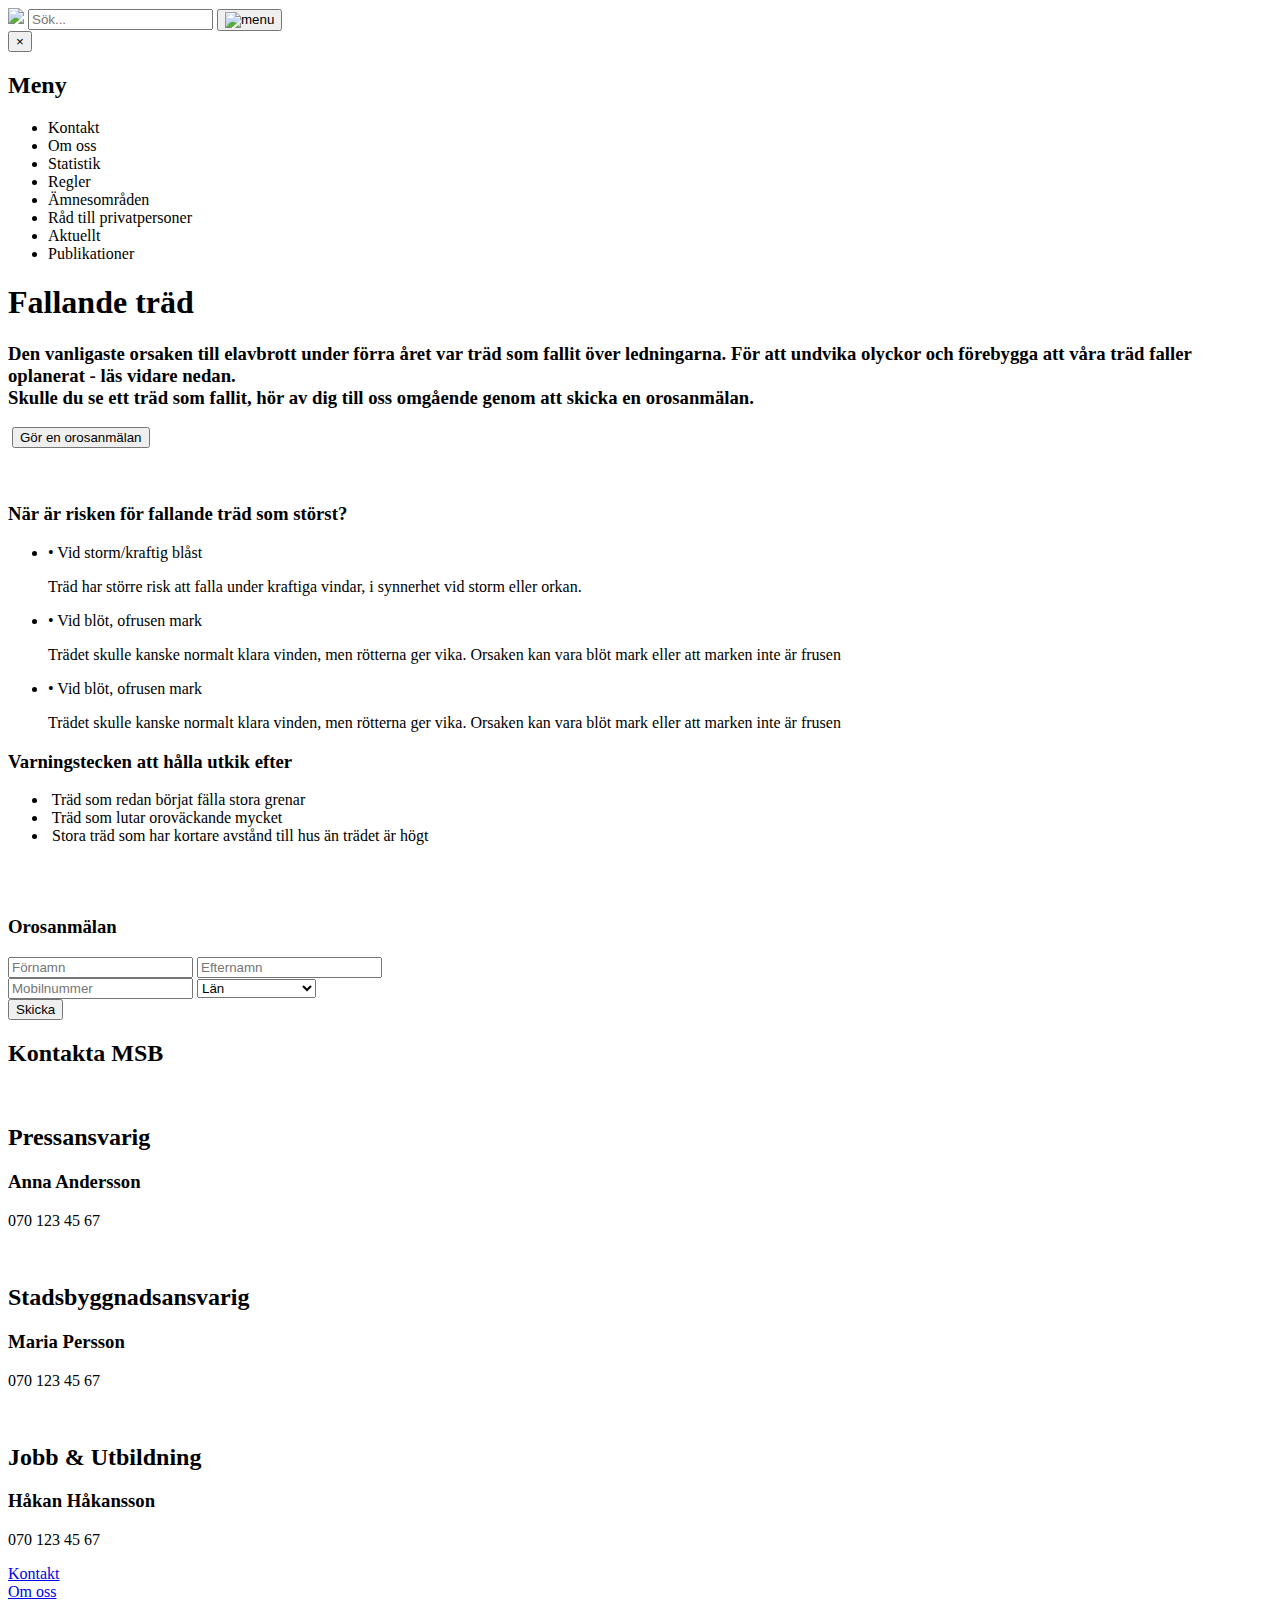
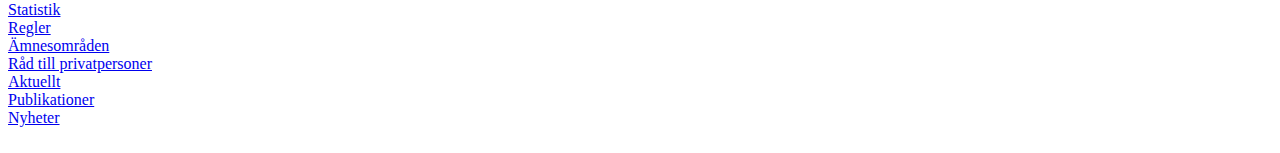
==== index.html @ ca305612 "moved index.html to root for test" ====
<!DOCTYPE html>
<html lang="en">

<head>
	<meta charset="UTF-8">
	<meta http-equiv="X-UA-Compatible" content="IE=edge">
	<meta name="viewport" content="width=device-width, initial-scale=1.0">
	<title>MSB</title>

	<!-- Bootstrap 5.2 -->
	<link href="https://cdn.jsdelivr.net/npm/bootstrap@5.2.2/dist/css/bootstrap.min.css" rel="stylesheet"
		integrity="sha384-Zenh87qX5JnK2Jl0vWa8Ck2rdkQ2Bzep5IDxbcnCeuOxjzrPF/et3URy9Bv1WTRi" crossorigin="anonymous">

	<!-- Styles -->
	<link rel="stylesheet" href="css/style.css">
</head>

<body>

	<nav class="navbar">
		<img src="images/logo_black.png" class="logo">
		<input type="search" class="search-field" placeholder="Sök...">
		<button class="show-menu-button">
			<img src="images/menu_icon.png" alt="menu">
		</button>
		<div class="menu-slide-out hide">
			<button class="close-menu-button">&times;</button>
			<h2>Meny</h2>
			<ul class="menu-list">
				<li>Kontakt</li>
				<li>Om oss</li>
				<li>Statistik</li>
				<li>Regler</li>
				<li>Ämnesområden</li>
				<li>Råd till privatpersoner</li>
				<li>Aktuellt</li>
				<li>Publikationer</li>

			</ul>
		</div>
	</nav>

	<header>
		<div class="header-text">
			<h1>Fallande träd</h1>
			<h3>Den vanligaste orsaken till elavbrott under förra året var träd som fallit över ledningarna. För att
				undvika
				olyckor och förebygga att våra träd faller oplanerat - läs vidare nedan.
				<br>
				Skulle du se ett träd som fallit, hör av dig till oss omgående genom att skicka en orosanmälan.
			</h3>
		</div>
	</header>

	<div class="header-box">
		<img src="images/call.png" alt="">
		<button>Gör en orosanmälan</button>
	</div>

	<section>
		<div class="section1">
			<div class="column-human">
				<img src="images/safer.png" alt="">
			</div>
			<div class="column-safer">
				<img src="images/map.png" alt="">
			</div>
		</div>
	</section>

	<section>
		<div class="section2">
			<div class="risks">
				<h3>När är risken för fallande träd som störst?</h3>
				<ul>
					<li>• Vid storm/kraftig blåst</li>
					<p>Träd har större risk att falla under kraftiga vindar, i synnerhet vid storm eller orkan.</p>
					<li>• Vid blöt, ofrusen mark</li>
					<p>Trädet skulle kanske normalt klara vinden, men rötterna ger vika. Orsaken kan vara blöt mark
						eller att marken inte är frusen</p>
					<li>• Vid blöt, ofrusen mark</li>
					<p>Trädet skulle kanske normalt klara vinden, men rötterna ger vika. Orsaken kan vara blöt mark
						eller att marken inte är frusen</p>
				</ul>
			</div>
			<div class="warning-signs">
				<h3>Varningstecken att hålla utkik efter</h3>
				<ul>
					<li><img src="images/1200px-Font_Awesome_5_regular_lightbulb.svg.png" alt=""> Träd som redan
						börjat fälla stora grenar</li>
					<li><img src="images/1200px-Font_Awesome_5_regular_lightbulb.svg.png" alt=""> Träd som lutar
						oroväckande mycket</li>
					<li><img src="images/1200px-Font_Awesome_5_regular_lightbulb.svg.png" alt=""> Stora träd som
						har kortare avstånd till hus än trädet är högt</li>
				</ul>
				<div class="chopper">
					<img src="images/tree.png" alt="">
				</div>
			</div>
		</div>
	</section>

	<section>
		<div class="corner_lines">
			<img src="images/corner_lines.png" alt="">
		</div>
		<div class="section3">
			<div class="contact">
				<h3>Orosanmälan</h3>
				<form>
					<div class="contact-form">
						<div class="column1">
							<input type="text" id="firstname" placeholder="Förnamn">

							<input type="text" id="lastname" placeholder="Efternamn">
						</div>
						<div class="column2">
							<input type="tel" placeholder="Mobilnummer">

							<select id="city" placeholder="Trädets befinnande (län)">
								<option value="" disabled selected>Län</option>
								<option value=“blekinge">Blekinge</option>
								<option value="dalarna">Dalarna</option>
								<option value="gotland">Gotland</option>
								<option value=“gävleborg">Gävleborg</option>
								<option value=“halland">Halland</option>
								<option value=“jämtland">Jämtland</option>
								<option value=“jönköping">Jönköping</option>
								<option value=“kalmar">Kalmar</option>
								<option value=“kronoberg">Kronoberg</option>
								<option value=“norrbotten">Norrbotten</option>
								<option value=“skåne">Skåne</option>
								<option value="stockholm">Stockholm</option>
								<option value="södermanland">Södermanland</option>
								<option value="uppsala">Uppsala</option>
								<option value="värmland">Värmland</option>
								<option value="västerbotten">Västerbotten</option>
								<option value="västernorrland">Västernorrland</option>
								<option value="västmanland">Västmanland</option>
								<option value=“västra götaland">Västra Götaland</option>
								<option value=“örebro">Örebro</option>
								<option value="östergötland">Östergötland</option>
							</select>
						</div>
					</div>
					<div class="submit">
						<button type="submit">Skicka</button>
					</div>
				</form>
			</div>
		</div>
		</div>
	</section>

	<footer>
		<h2>Kontakta MSB</h2>
		<div class="footer">

			<div class="contact-us">
				<div class="pressansvarig">
					<img src="images/press.png" alt="">
					<h2>Pressansvarig</h2>
					<h3>Anna Andersson</h3>
					<p>070 123 45 67</p>
				</div>
				<div class="stadsbyggnadsansvarig">
					<img src="images/stadsbyggnadsansvarig.png" alt="">
					<h2>Stadsbyggnadsansvarig</h2>
					<h3>Maria Persson</h3>
					<p>070 123 45 67</p>
				</div>
				<div class="jobb-utbildning">
					<img src="images/jobb.png" alt="">
					<h2>Jobb & Utbildning</h2>
					<h3>Håkan Håkansson</h3>
					<p>070 123 45 67</p>

				</div>
			</div>

			<div class="links">
				<a href="#">Kontakt</a><br>
				<a href="#">Om oss</a><br>
				<a href="#">Statistik</a><br>
				<a href="#">Regler</a><br>
				<a href="#">Ämnesområden</a><br>
				<a href="#">Råd till privatpersoner</a><br>
				<a href="#">Aktuellt</a><br>
				<a href="#">Publikationer</a><br>
				<a href="#">Nyheter</a><br>
			</div>
		</div>
		<img class="corner-decor" src="images/corner-decor.png" alt="">
	</footer>

	<script src="js/app.js"></script>
</body>

</html>
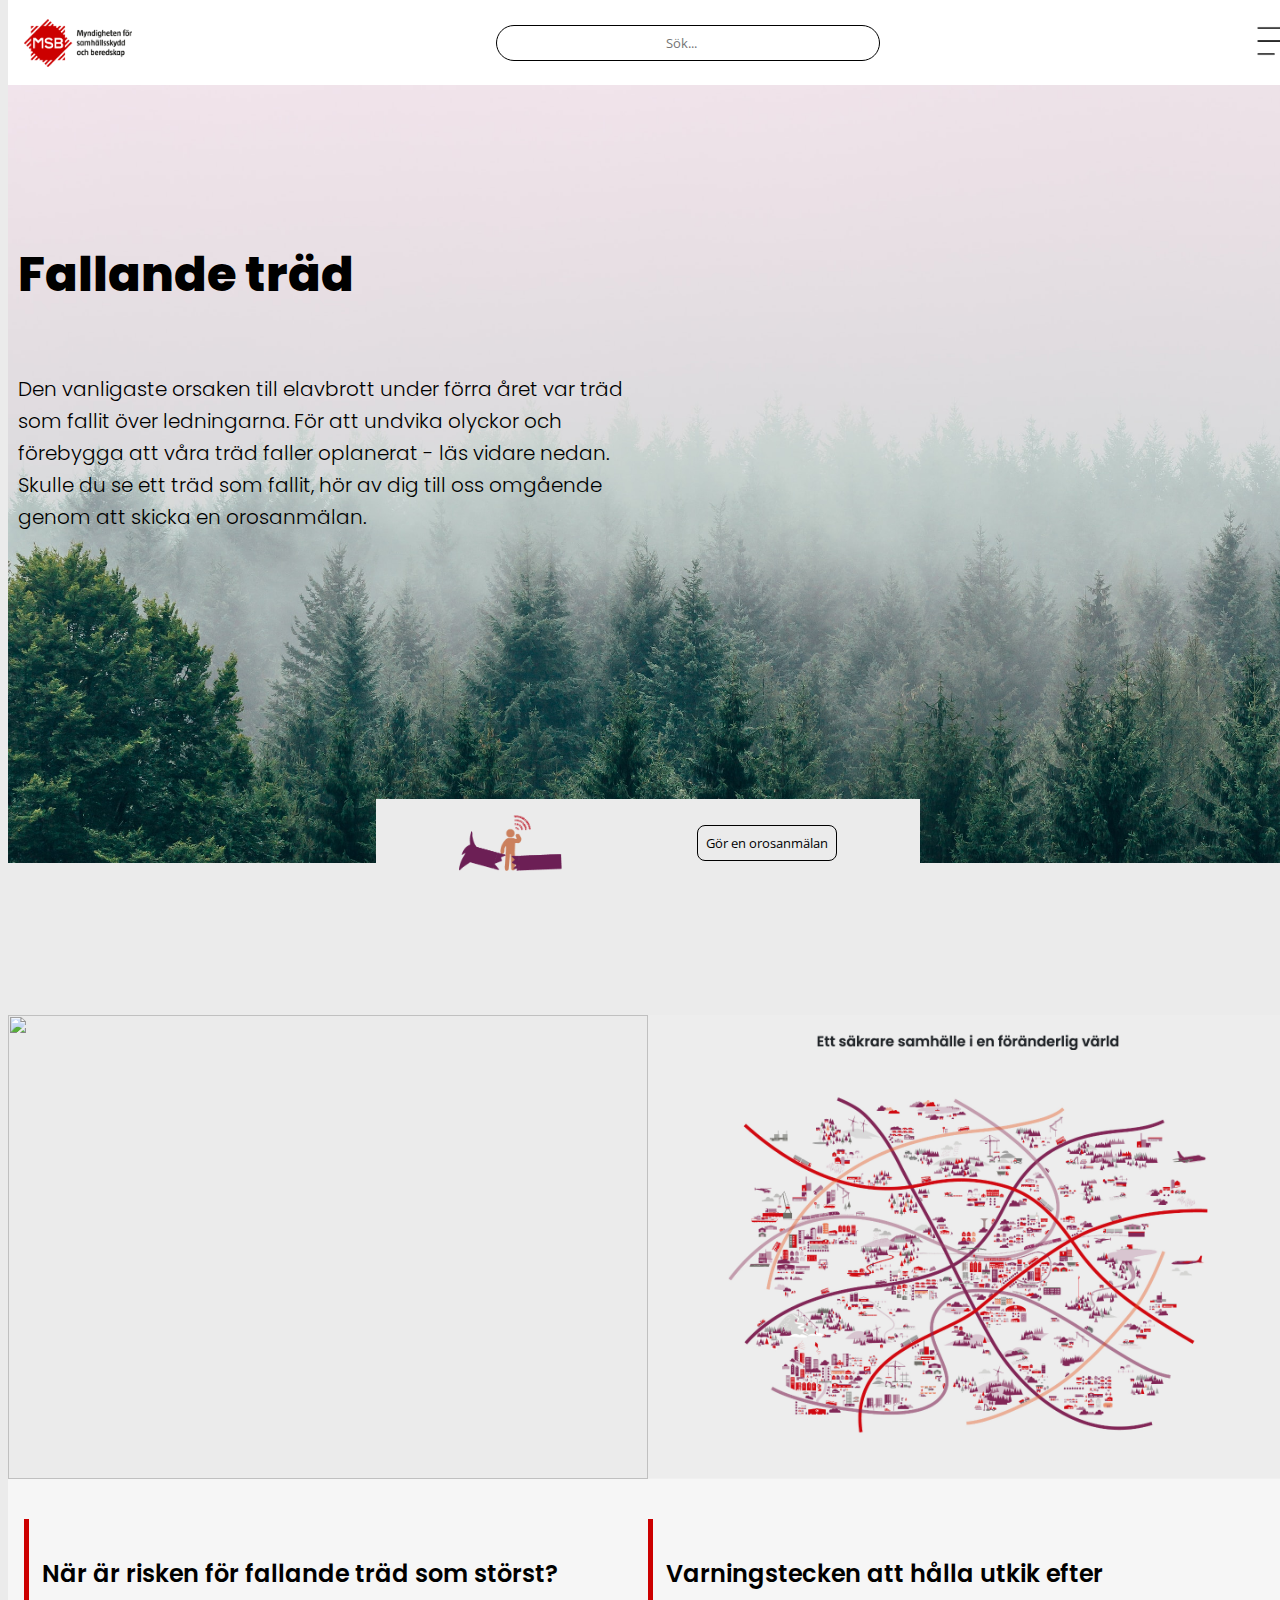
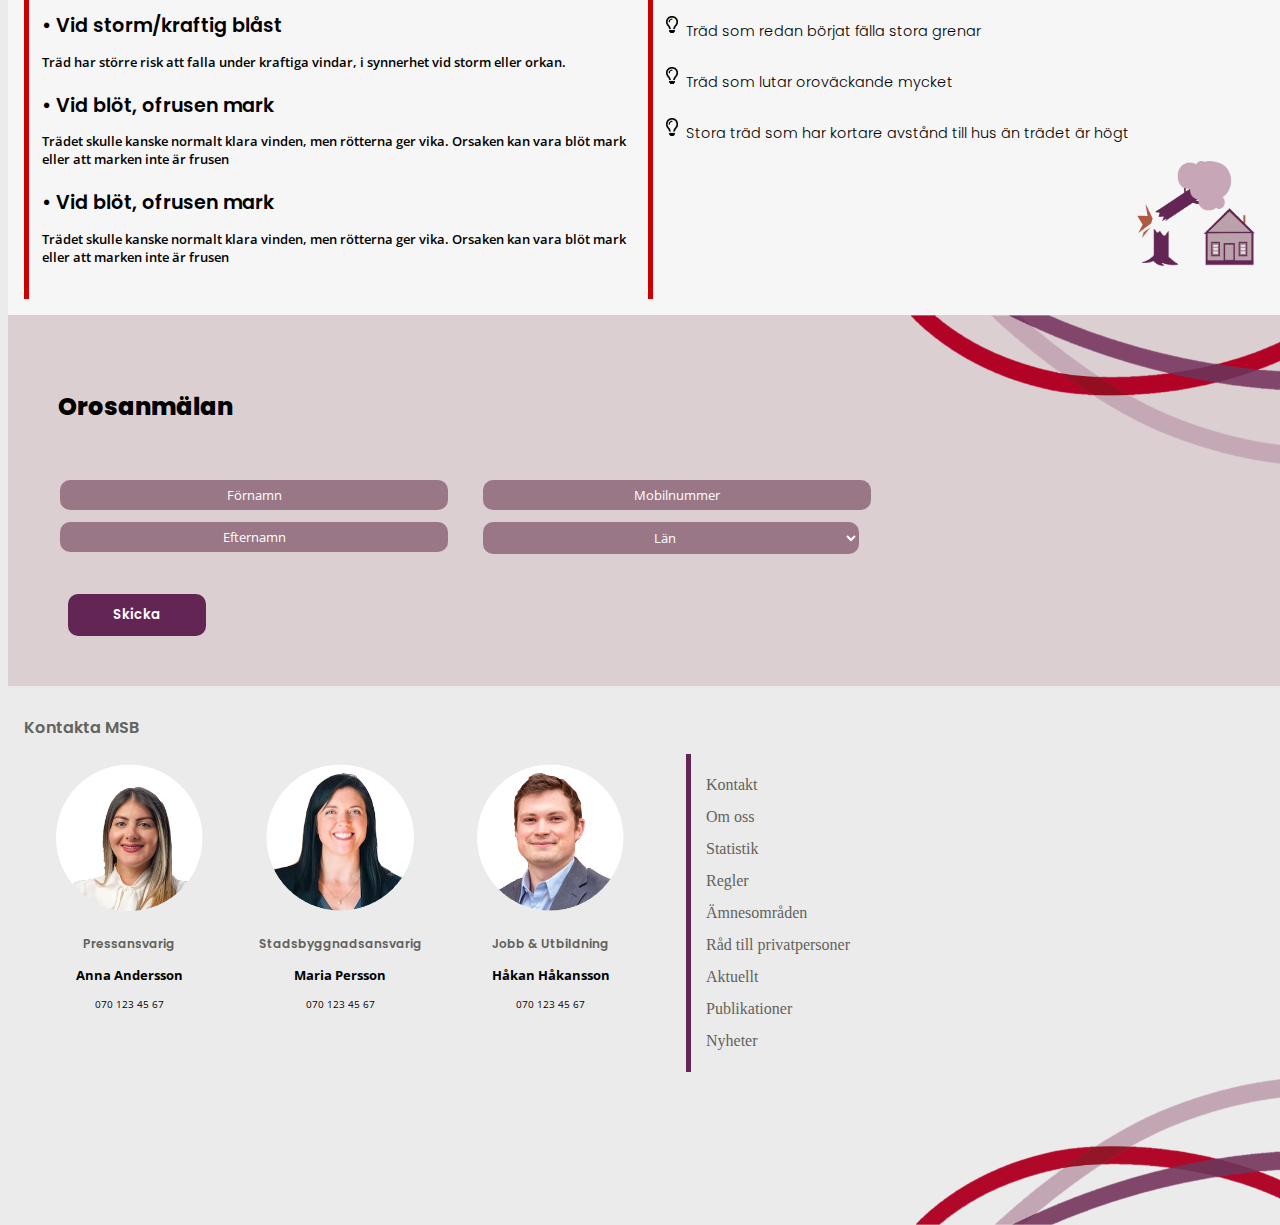
==== commit 5125755f: "added favion" ====
--- a/index.html
+++ b/index.html
@@ -6,6 +6,8 @@
 	<meta http-equiv="X-UA-Compatible" content="IE=edge">
 	<meta name="viewport" content="width=device-width, initial-scale=1.0">
 	<title>MSB</title>
+	<link rel="icon" type="image/x-icon" href="/images/favicon.png">
+
 
 	<!-- Bootstrap 5.2 -->
 	<link href="https://cdn.jsdelivr.net/npm/bootstrap@5.2.2/dist/css/bootstrap.min.css" rel="stylesheet"
@@ -25,7 +27,6 @@
 		</button>
 		<div class="menu-slide-out hide">
 			<button class="close-menu-button">&times;</button>
-			<h2>Meny</h2>
 			<ul class="menu-list">
 				<li>Kontakt</li>
 				<li>Om oss</li>
--- a/css/style.css
+++ b/css/style.css
@@ -0,0 +1,479 @@
+@import url('https://fonts.googleapis.com/css2?family=Open+Sans&display=swap');
+@import url('https://fonts.googleapis.com/css2?family=Poppins:wght@300;600;700&display=swap');
+
+body {
+	height: 100vh;
+	width: 100vw;
+	background-color: #EBEBEB;
+
+}
+
+.navbar {
+	padding: 1rem;
+	display: flex;
+	position: fixed;
+	background-color: white;
+	width: 100%;
+	align-items: center;
+	justify-content: space-between;
+	top: 0;
+}
+
+.hide {
+	display: none;
+}
+
+.logo {
+	height: 3rem;
+}
+
+.search-field {
+	border-radius: 30px;
+	border: 1px solid black;
+	padding: 0.5rem;
+	width: 30%;
+	font-family: 'Open Sans';
+	height: 10%;
+}
+
+button {
+	background: transparent;
+	border: none;
+}
+
+.show-menu-button img {
+	height: 3rem;
+	transition: .5s ease-in-out;
+}
+
+.close-menu-button {
+	font-size: 2rem;
+}
+
+.menu-slide-out {
+	position: fixed;
+	top: 0;
+	right: 0;
+	transition: .5s ease-in-out;
+	color: #1a1a1a;
+	background-color: #ffffff;
+	box-shadow: -5px 0 5px #0003;
+	width: 50%;
+}
+
+ul {
+	list-style-type: none;
+	padding: 0rem;
+
+}
+
+.menu-list li {
+	padding: 0.6rem;
+	font-family: 'Poppins', sans-serif;
+	font-weight: 600;
+}
+
+.menu-slide-out p {
+	color: #1a1a1a;
+}
+
+header {
+	background: url('/images/filip-zrnzevic-QsWG0kjPQRY-unsplash.jpg');
+	height: 95vh;
+	background-repeat: round;
+	width: 100vw;
+}
+
+.header-text {
+	padding: 10px;
+}
+
+.header-text h1 {
+	font-size: xx-large;
+	padding-top: 35%;
+	font-family: 'Poppins', sans-serif;
+	font-weight: 800;
+}
+
+.header-text h3 {
+	font-size: small;
+	padding-top: 30px;
+	font-family: 'Poppins', sans-serif;
+	font-weight: 300;
+}
+
+.header-box {
+	background-color: #EBEBEB;
+	width: 80%;
+	margin-left: auto;
+	margin-right: auto;
+	margin-top: -10%;
+	padding: 1rem;
+}
+
+.header-box img {
+	width: 20%;
+}
+
+.header-box button {
+	border-radius: 0.5rem;
+	border: 1px solid black;
+	padding: 0.5rem;
+	font-family: 'Open Sans';
+}
+
+.section1 {
+	display: flex;
+	flex-wrap: wrap;
+	padding-top: 10%;
+}
+
+.section1 h3 {
+	font-family: 'Poppins', sans-serif;
+	font-size: medium;
+	font-weight: 600;
+	text-align: center;
+	background-color: #EDEDED;
+	width: 100vw;
+	margin: 0;
+	padding: 20px 0 0;
+}
+
+.section1 img {
+	width: 100%;
+	overflow: hidden;
+	height: 100%;
+}
+
+.section2 {
+	display: flex;
+	flex-wrap: wrap;
+	padding: 1rem;
+	background-color: #F6F6F6;
+}
+
+.risks,
+.warning-signs {
+	border-left: 5px solid #CC0000;
+	padding: 0.8rem;
+	margin-top: 1.5rem;
+}
+
+.risks li,
+.warning-signs li {
+	font-family: 'Poppins', sans-serif;
+	font-size: 1.2rem;
+	font-weight: 600;
+}
+
+.risks h3,
+.warning-signs h3 {
+	font-family: 'Poppins', sans-serif;
+	font-size: 1.5rem;
+	font-weight: 600;
+	margin-bottom: 20px;
+}
+
+.risks p,
+.warning-signs p {
+	font-family: 'Open Sans', sans-serif;
+	font-size: 0.8rem;
+	font-weight: 600;
+	margin-bottom: 20px;
+}
+
+.warning-signs li {
+	margin-top: 25px;
+	font-weight: 300;
+	font-size: 0.9rem;
+}
+
+.warning-signs img {
+	width: 4%;
+	margin-bottom: 3px;
+	margin-right: 4px;
+}
+
+.chopper img {
+	width: 20%;
+	float: right;
+}
+
+.corner_lines img {
+	width: 50%;
+	float: right;
+}
+
+.contact-form {
+	display: flex;
+	justify-content: center;
+	padding: 30px 0 30px 0;
+}
+
+.column1,
+.column2 {
+	width: 50%;
+	text-align: center;
+}
+
+input,
+select {
+	width: 89%;
+	margin: 2px;
+	text-align: center;
+	overflow: auto;
+}
+
+.section3 {
+	background-color: #DBCFD2;
+	padding: 20px;
+}
+
+.section3 h3 {
+	font-family: 'Poppins', sans-serif;
+	font-size: 1.5rem;
+	font-weight: 800;
+}
+
+.section3 input,
+.section3 input::placeholder,
+select#city {
+	background-color: #9A7787;
+	border-radius: 10px;
+	color: white;
+	border: none;
+	padding: 6px;
+	font-family: 'Open Sans', sans-serif;
+	margin-bottom: 10px;
+}
+
+.submit {
+	background-color: #632553;
+	text-align: center;
+	width: 30%;
+	border-radius: 10px;
+	padding: 10px;
+	margin-left: auto;
+	margin-right: auto;
+}
+
+.submit button {
+	color: white;
+	font-family: 'Poppins', sans-serif;
+	font-weight: 600;
+}
+
+footer {
+	background-color: #EBEBEB;
+	padding: 1rem 0 1rem 1rem;
+}
+
+footer h2 {
+	color: #63625C;
+	font-family: 'Poppins', sans-serif;
+	font-weight: 600;
+	font-size: 1rem;
+}
+
+.footer {
+	display: flex;
+	overflow-x: hidden;
+
+}
+
+.footer img {
+	width: 30px;
+	margin-left: auto;
+	margin-right: auto;
+}
+
+.contact-us {
+	text-align: center;
+}
+
+.contact-us img {
+	width: 40%;
+	padding: 10px;
+}
+
+.contact-us h2 {
+	font-size: 12px;
+}
+
+.contact-us h3 {
+	font-size: 13px;
+	font-family: 'Open Sans', sans-serif;
+}
+
+.icons {
+	display: flex;
+	width: 100%;
+}
+
+.icons div {
+	width: 50%;
+}
+
+.links {
+	border-left: 5px solid #632553;
+	padding: 15px;
+}
+
+a {
+	color: #63625C;
+	text-decoration: none;
+	line-height: 2;
+}
+
+a:hover,
+a:active {
+	color: #632553;
+}
+
+.contact-us p {
+	font-family: 'Open Sans', sans-serif;
+	font-size: 10px;
+}
+
+.corner-decor {
+	width: 60%;
+	float: right;
+	position: relative;
+	display: block;
+}
+
+/* DESKTOP VIEW */
+
+@media screen and (min-width: 900px) {
+	header {
+		background-repeat: inherit;
+		background-size: cover;
+		background-position: center;
+	}
+
+	.header-text h1 {
+		padding-top: 15%;
+		font-size: xxx-large;
+	}
+
+	.header-text h3 {
+		width: 50%;
+		font-size: medium;
+		line-height: 1.6;
+	}
+
+	.header-box {
+		width: 40%;
+		margin-top: -4%;
+		display: flex;
+		justify-content: space-around;
+		align-items: center;
+	}
+
+	.header-box button {
+		height: 20%;
+	}
+
+	.section1 {
+		flex-wrap: nowrap;
+	}
+
+	.section1 .column-human {
+		width: 50%;
+	}
+
+	.section1 .column-safer {
+		width: 50%;
+	}
+
+	.column-safer h3 {
+		width: 100%;
+	}
+
+	.section1 img {
+		width: 100%;
+	}
+
+	.section2 {
+		display: flex;
+		flex-wrap: nowrap;
+		padding: 1rem;
+		background-color: #F6F6F6;
+	}
+
+	.risks,
+	.warning-signs {
+		width: 50%;
+	}
+
+	.warning-signs li img {
+		width: 2%;
+	}
+
+	.corner_lines img {
+		width: 30%;
+		float: right;
+	}
+
+	.section3 {
+		padding: 50px;
+	}
+
+	.submit {
+		margin: 0;
+		width: 10%;
+	}
+
+	.column1,
+	.column2 {
+		width: 50%;
+		text-align: left;
+	}
+
+	.corner-decor {
+		width: 30%;
+	}
+
+	.contact-us {
+		display: flex;
+	}
+
+	.contact-us {
+		width: 50%;
+		padding-right: 30px;
+	}
+
+	.footer {
+		justify-content: flex-start;
+	}
+
+	.contact-us img {
+		width: 70%;
+
+	}
+
+	.contact-us {
+		text-align: center;
+	}
+}
+
+@media screen and (min-width: 700px) {
+	.header-text h3 {
+		font-size: 20px;
+	}
+
+	.header-box {
+		display: flex;
+		justify-content: space-around;
+		margin-top: -5%;
+	}
+
+	.submit {
+		margin-left: 10px;
+		margin-right: 0;
+	}
+
+	.close-menu-button {
+		font-size: 2.5rem;
+	}
+}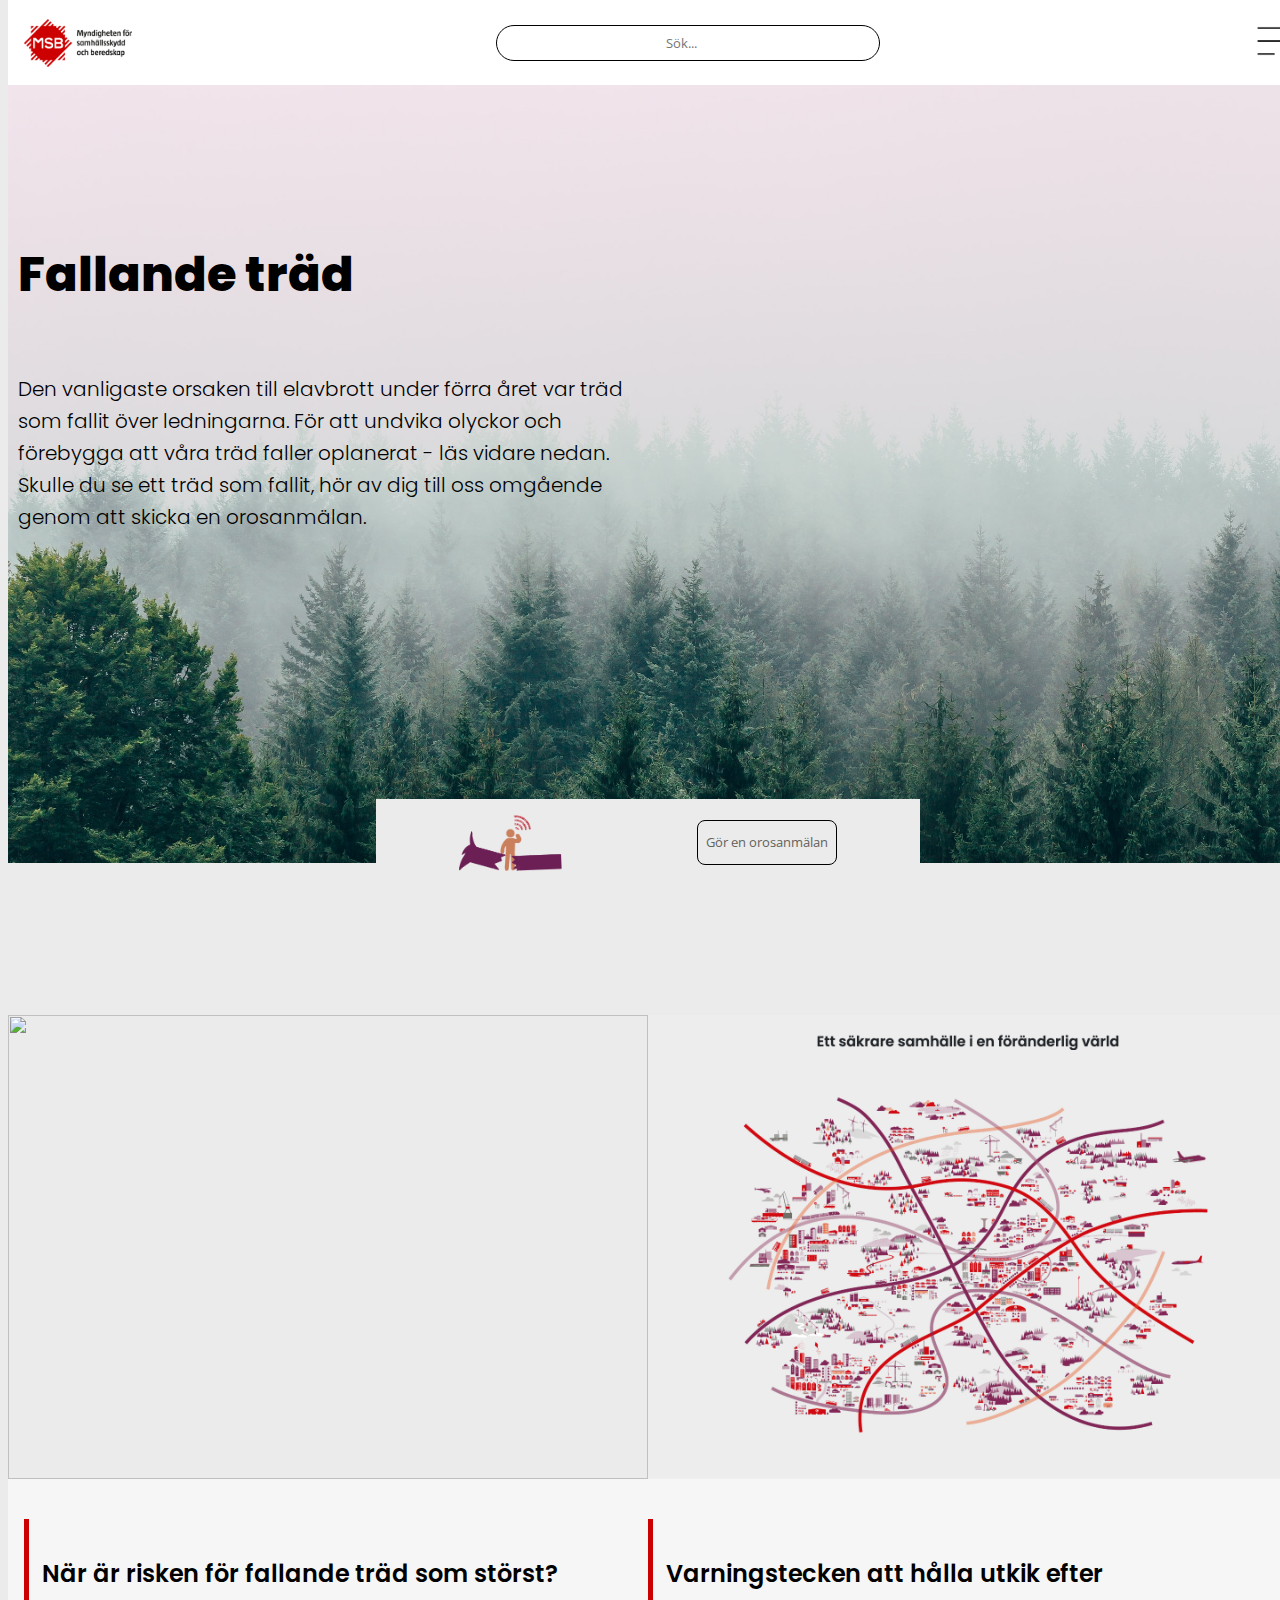
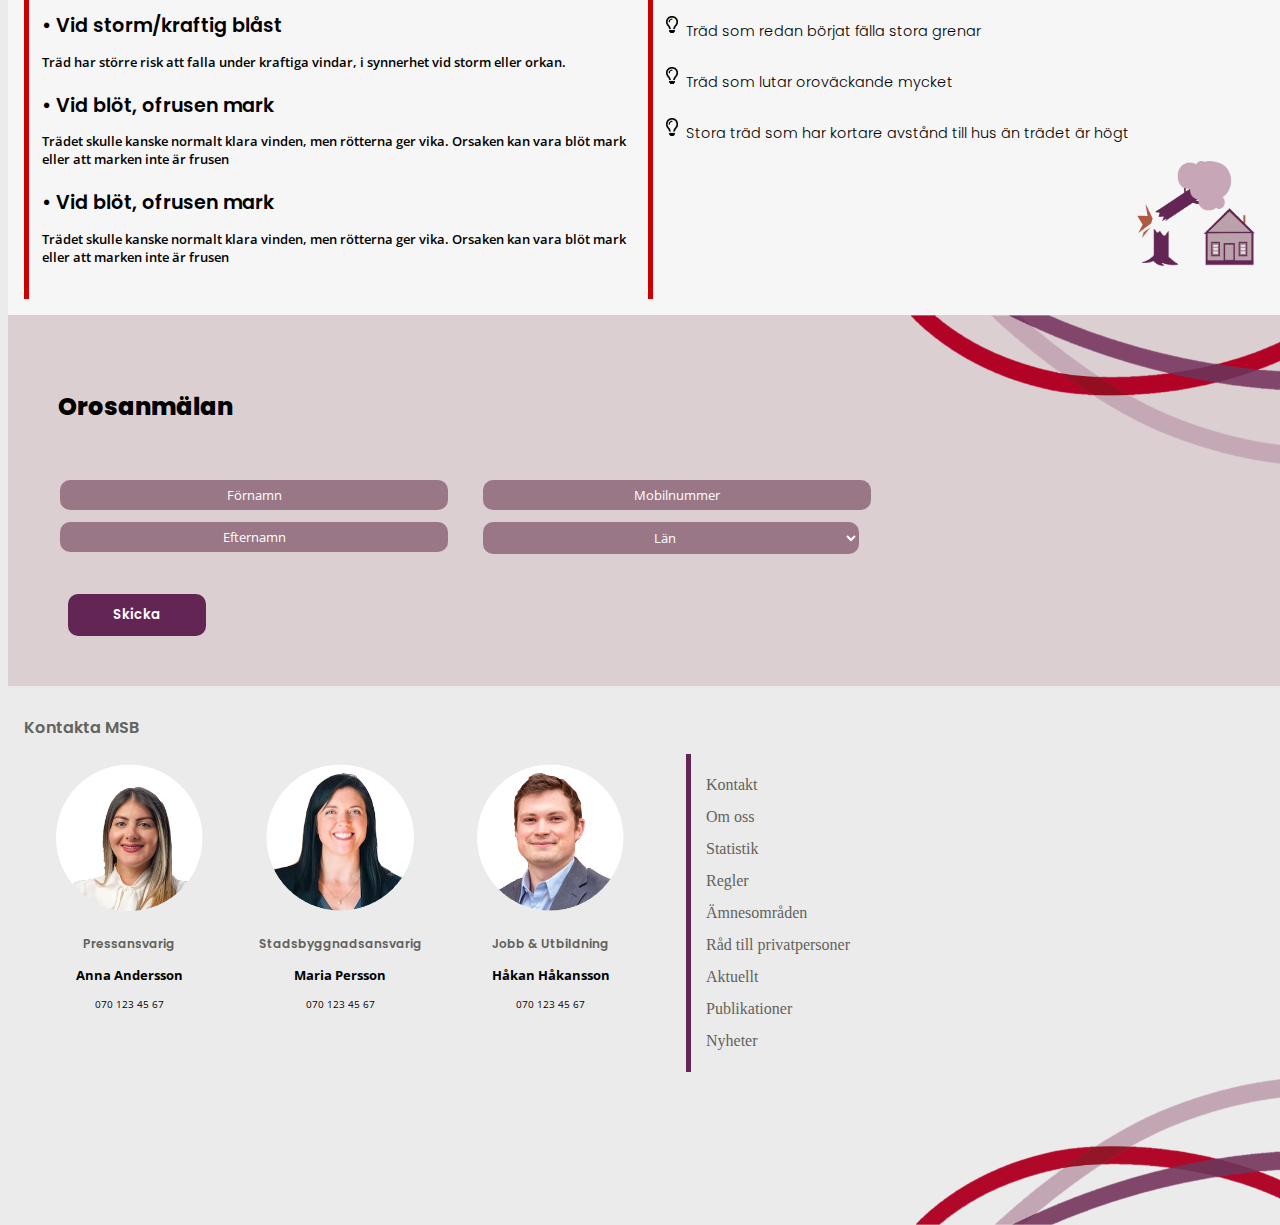
==== commit 3174d7cd: "changed links" ====
--- a/index.html
+++ b/index.html
@@ -36,7 +36,6 @@
 				<li>Råd till privatpersoner</li>
 				<li>Aktuellt</li>
 				<li>Publikationer</li>
-
 			</ul>
 		</div>
 	</nav>
@@ -55,7 +54,7 @@
 
 	<div class="header-box">
 		<img src="images/call.png" alt="">
-		<button>Gör en orosanmälan</button>
+		<button><a href="#contact">Gör en orosanmälan</a></button>
 	</div>
 
 	<section>
@@ -109,7 +108,7 @@
 			<div class="contact">
 				<h3>Orosanmälan</h3>
 				<form>
-					<div class="contact-form">
+					<div id="contact" class="contact-form">
 						<div class="column1">
 							<input type="text" id="firstname" placeholder="Förnamn">
 
--- a/css/style.css
+++ b/css/style.css
@@ -5,7 +5,6 @@
 	height: 100vh;
 	width: 100vw;
 	background-color: #EBEBEB;
-
 }
 
 .navbar {
@@ -109,6 +108,14 @@
 	margin-right: auto;
 	margin-top: -10%;
 	padding: 1rem;
+}
+
+a {
+	color: #1a1a1a;
+}
+
+a:hover {
+	color: #9A7787;
 }
 
 .header-box img {
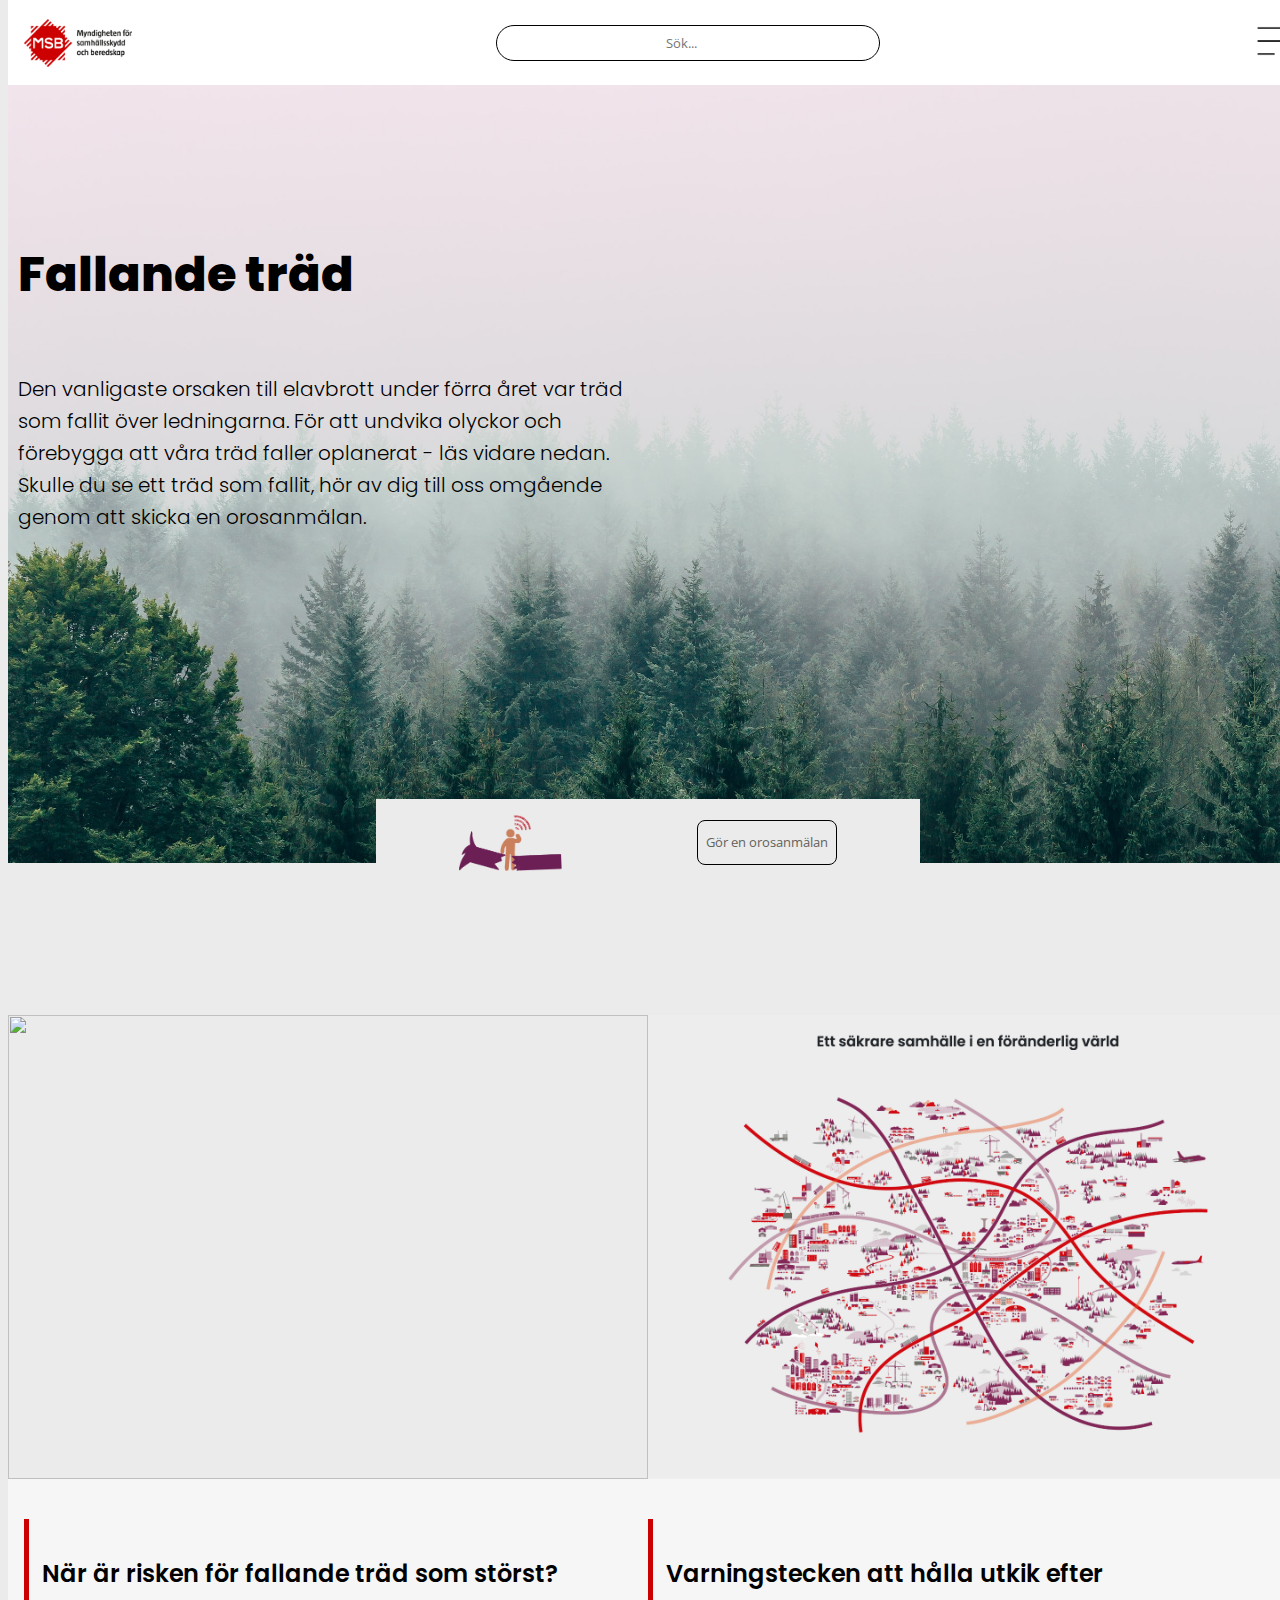
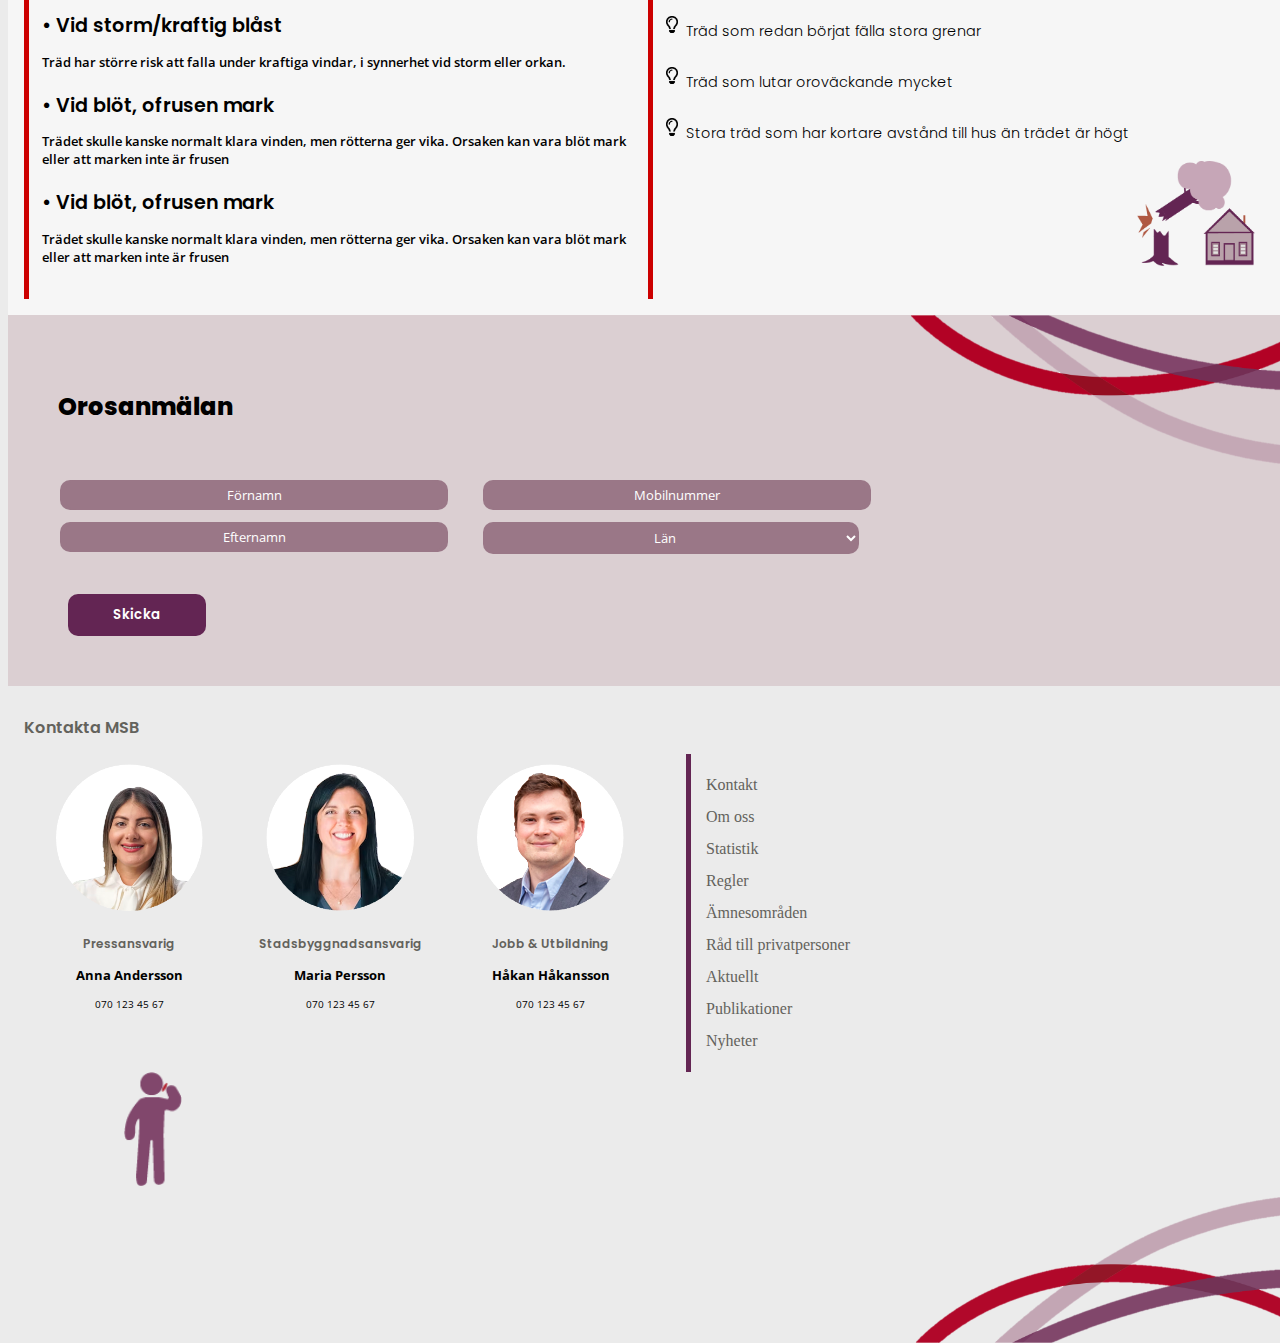
==== commit a239eaa3: "added one more illustration" ====
--- a/index.html
+++ b/index.html
@@ -174,7 +174,6 @@
 					<h2>Jobb & Utbildning</h2>
 					<h3>Håkan Håkansson</h3>
 					<p>070 123 45 67</p>
-
 				</div>
 			</div>
 
@@ -190,6 +189,9 @@
 				<a href="#">Nyheter</a><br>
 			</div>
 		</div>
+		<div class="illustration">
+			<img src="/images/contact.png" alt="">
+		</div>
 		<img class="corner-decor" src="images/corner-decor.png" alt="">
 	</footer>
 
--- a/css/style.css
+++ b/css/style.css
@@ -349,6 +349,14 @@
 	display: block;
 }
 
+.illustration {
+	padding-left: 30px;
+}
+
+.illustration img {
+	width: 10%;
+}
+
 /* DESKTOP VIEW */
 
 @media screen and (min-width: 900px) {
@@ -462,6 +470,14 @@
 	.contact-us {
 		text-align: center;
 	}
+
+	.illustration {
+		padding-left: 100px;
+	}
+
+	.illustration img {
+		width: 5%;
+	}
 }
 
 @media screen and (min-width: 700px) {
